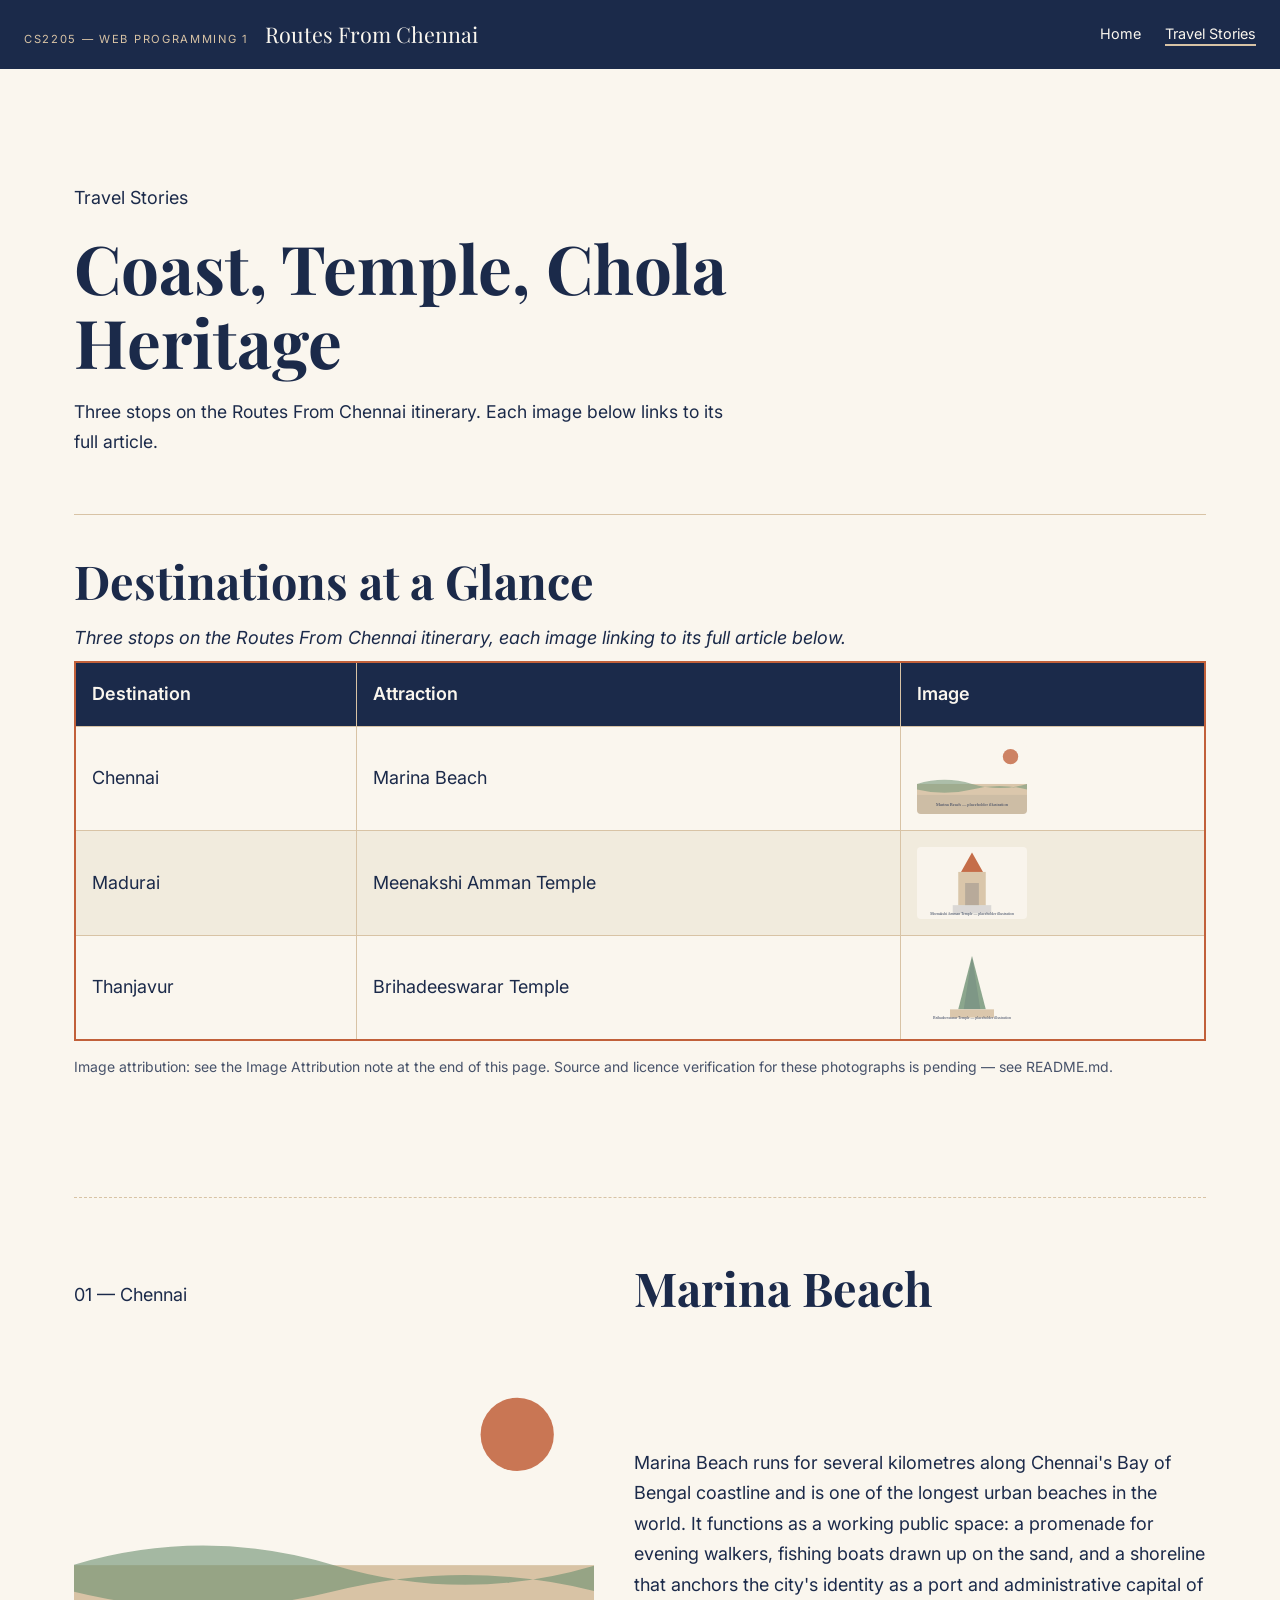
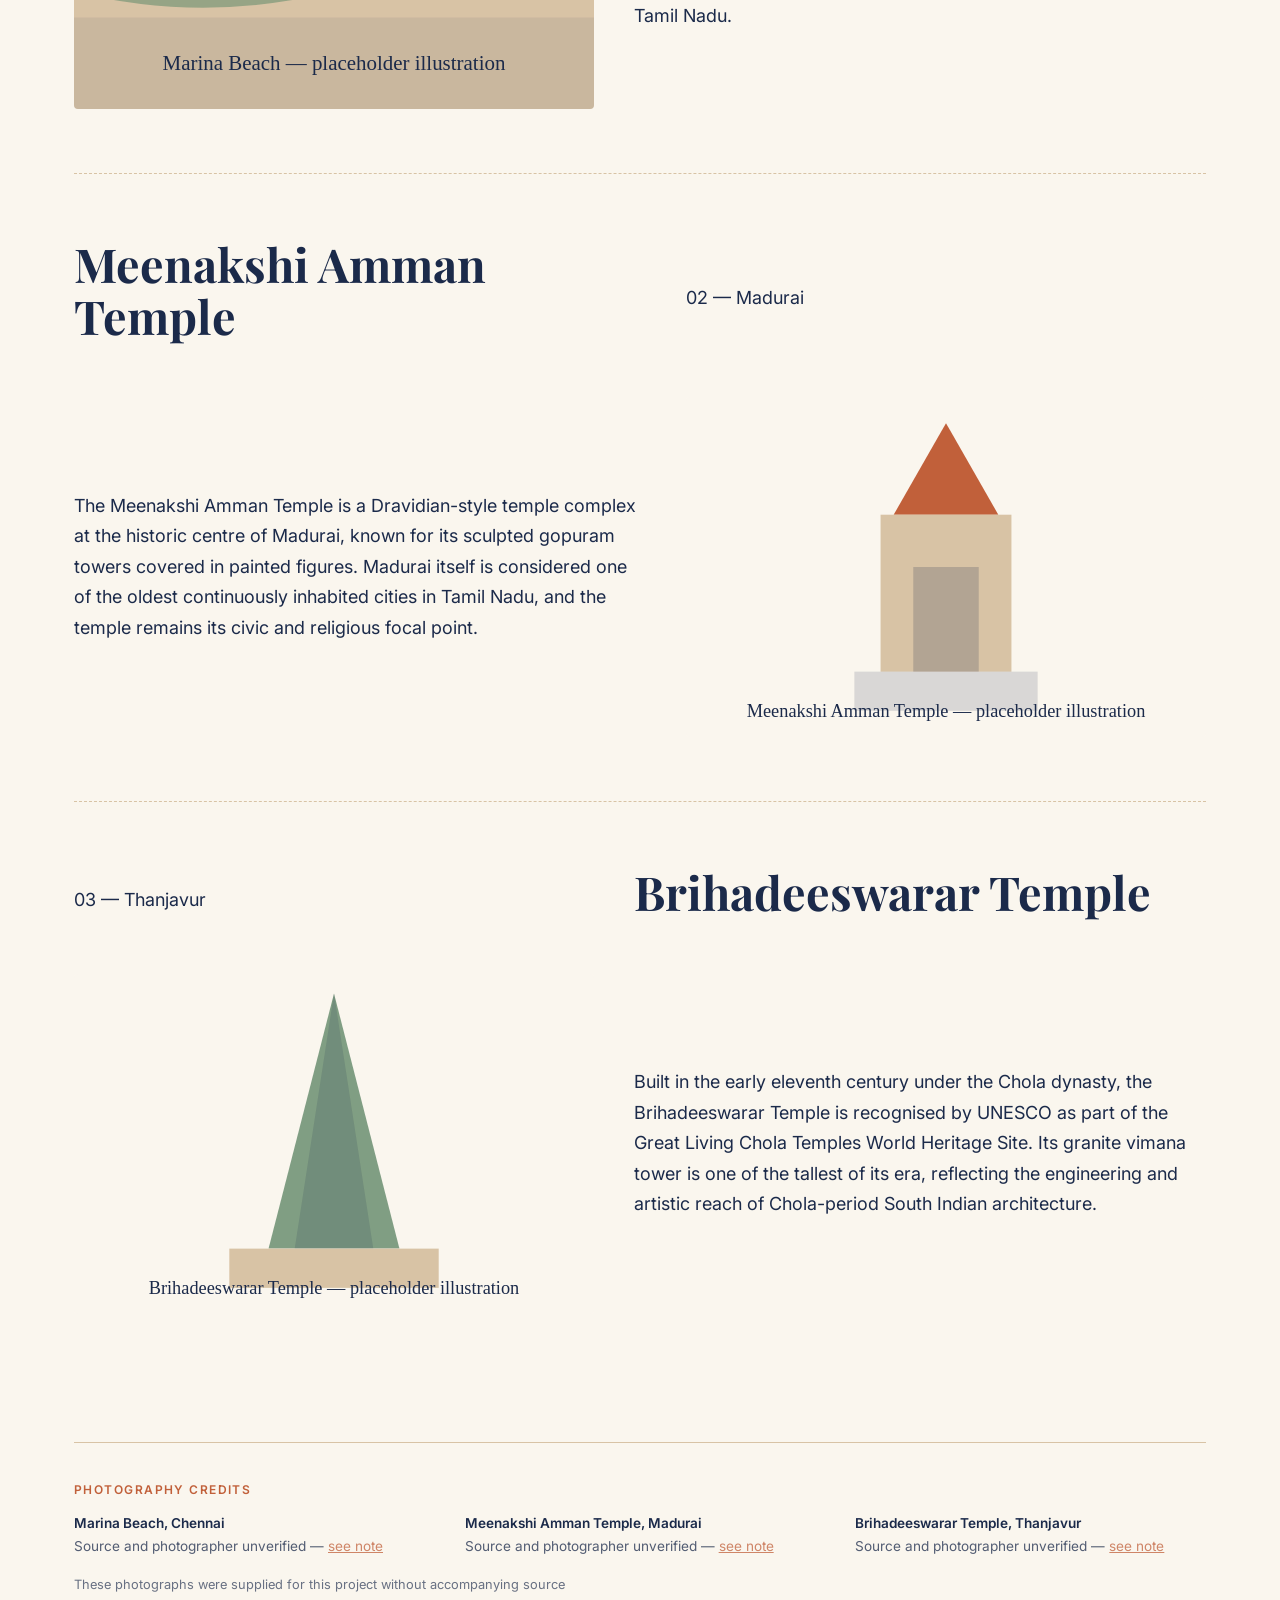
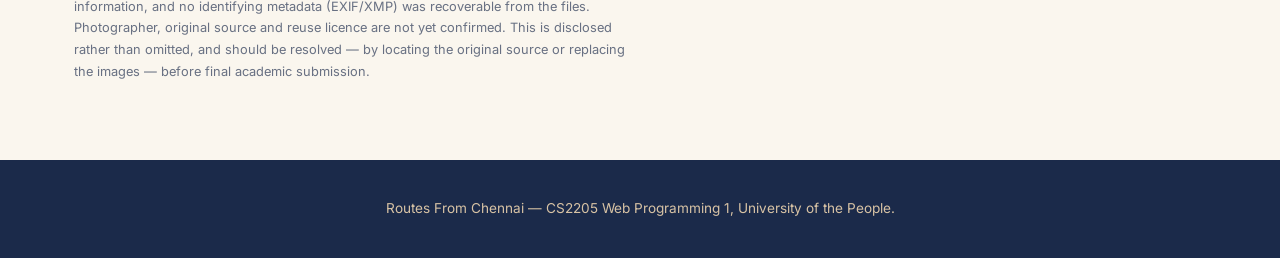
==== travel-stories.html @ 4ee69e66 "Initial commit: Routes From Chennai travel blog" ====
<!DOCTYPE html>
<html lang="en">
<head>
<meta charset="UTF-8">
<meta name="viewport" content="width=device-width, initial-scale=1.0">
<title>Travel Stories — Routes From Chennai</title>
<meta name="description" content="Travel stories from Chennai, Madurai and Thanjavur, with a destination table linking to detailed articles.">
<meta property="og:title" content="Travel Stories — Routes From Chennai">
<meta property="og:description" content="Destination table and articles for Marina Beach, Meenakshi Amman Temple and Brihadeeswarar Temple.">
<meta property="og:type" content="article">
<meta property="og:image" content="images/placeholder-meenakshi-temple.svg">
<link rel="preconnect" href="https://fonts.googleapis.com">
<link rel="preconnect" href="https://fonts.gstatic.com" crossorigin>
<link href="https://fonts.googleapis.com/css2?family=Playfair+Display:ital,wght@0,500;0,700;1,500&family=Inter:wght@400;500;600&display=swap" rel="stylesheet">
<link rel="stylesheet" href="css/tokens.css?v=2">
<link rel="stylesheet" href="css/travel-stories.css?v=2">
</head>
<body>
<a class="skip-link" href="#main-content">Skip to main content</a>

<header class="site-header" id="site-header">
  <div class="header-inner">
    <p class="masthead-eyebrow">CS2205 — Web Programming 1</p>
    <p class="masthead-title">Routes From Chennai</p>
  </div>
  <nav class="main-nav" aria-label="Primary">
    <ul>
      <li><a href="index.html">Home</a></li>
      <li><a href="travel-stories.html" aria-current="page">Travel Stories</a></li>
    </ul>
  </nav>
</header>

<main id="main-content">
  <section class="stories-intro reveal">
    <p class="feature-kicker">Travel Stories</p>
    <h1>Coast, Temple, Chola Heritage</h1>
    <p class="stories-lede">Three stops on the Routes From Chennai itinerary. Each image below links to its full article.</p>
  </section>

  <section class="destination-table-section reveal" aria-labelledby="table-heading">
    <h2 id="table-heading">Destinations at a Glance</h2>
    <table class="destination-table">
      <caption>Three stops on the Routes From Chennai itinerary, each image linking to its full article below.</caption>
      <thead>
        <tr>
          <th scope="col">Destination</th>
          <th scope="col">Attraction</th>
          <th scope="col">Image</th>
        </tr>
      </thead>
      <tbody>
        <tr>
          <td>Chennai</td>
          <td>Marina Beach</td>
          <td>
            <a href="#chennai-article">
              <img src="images/placeholder-marina-beach.svg"
                   alt="Aerial view of Marina Beach in Chennai, showing the long sandy shoreline, the coast road and the Bay of Bengal, linking to the Chennai article"
                   class="table-thumb">
            </a>
          </td>
        </tr>
        <tr>
          <td>Madurai</td>
          <td>Meenakshi Amman Temple</td>
          <td>
            <a href="#madurai-article">
              <img src="images/placeholder-meenakshi-temple.svg"
                   alt="The sculpted gopuram tower of Meenakshi Amman Temple in Madurai, covered in painted figures, against a blue sky, linking to the Madurai article"
                   class="table-thumb">
            </a>
          </td>
        </tr>
        <tr>
          <td>Thanjavur</td>
          <td>Brihadeeswarar Temple</td>
          <td>
            <a href="#thanjavur-article">
              <img src="images/placeholder-brihadeeswarar-temple.svg"
                   alt="The granite vimana tower of the Brihadeeswarar Temple in Thanjavur, with its stepped Chola-era structure, linking to the Thanjavur article"
                   class="table-thumb">
            </a>
          </td>
        </tr>
      </tbody>
    </table>
    <p class="image-note">Image attribution: see the Image Attribution note at the end of this page. Source and licence verification for these photographs is pending — see README.md.</p>
  </section>

  <section class="destination-articles">
    <article id="chennai-article" class="destination-article reveal">
      <p class="feature-kicker">01 &mdash; Chennai</p>
      <h2>Marina Beach</h2>
      <img src="images/placeholder-marina-beach.svg"
           alt="Aerial view of Marina Beach in Chennai, showing the long sandy shoreline, the coast road and the Bay of Bengal"
           class="article-image">
      <p>
        Marina Beach runs for several kilometres along Chennai's Bay of Bengal coastline and is one of the
        longest urban beaches in the world. It functions as a working public space: a promenade for evening
        walkers, fishing boats drawn up on the sand, and a shoreline that anchors the city's identity as a
        port and administrative capital of Tamil Nadu.
      </p>
    </article>

    <article id="madurai-article" class="destination-article reveal">
      <p class="feature-kicker">02 &mdash; Madurai</p>
      <h2>Meenakshi Amman Temple</h2>
      <img src="images/placeholder-meenakshi-temple.svg"
           alt="The sculpted gopuram tower of Meenakshi Amman Temple in Madurai, covered in painted figures, against a blue sky"
           class="article-image">
      <p>
        The Meenakshi Amman Temple is a Dravidian-style temple complex at the historic centre of Madurai,
        known for its sculpted gopuram towers covered in painted figures. Madurai itself is considered one
        of the oldest continuously inhabited cities in Tamil Nadu, and the temple remains its civic and
        religious focal point.
      </p>
    </article>

    <article id="thanjavur-article" class="destination-article reveal">
      <p class="feature-kicker">03 &mdash; Thanjavur</p>
      <h2>Brihadeeswarar Temple</h2>
      <img src="images/placeholder-brihadeeswarar-temple.svg"
           alt="The granite vimana tower of the Brihadeeswarar Temple in Thanjavur, with its stepped Chola-era structure"
           class="article-image">
      <p>
        Built in the early eleventh century under the Chola dynasty, the Brihadeeswarar Temple is recognised
        by UNESCO as part of the Great Living Chola Temples World Heritage Site. Its granite vimana tower is
        one of the tallest of its era, reflecting the engineering and artistic reach of Chola-period South
        Indian architecture.
      </p>
    </article>
  </section>

  <section class="credits" aria-labelledby="credits-heading">
    <h2 id="credits-heading">Photography Credits</h2>
    <dl class="credits-list">
      <div class="credits-item">
        <dt>Marina Beach, Chennai</dt>
        <dd>Source and photographer unverified — <a href="#credits-note">see note</a></dd>
      </div>
      <div class="credits-item">
        <dt>Meenakshi Amman Temple, Madurai</dt>
        <dd>Source and photographer unverified — <a href="#credits-note">see note</a></dd>
      </div>
      <div class="credits-item">
        <dt>Brihadeeswarar Temple, Thanjavur</dt>
        <dd>Source and photographer unverified — <a href="#credits-note">see note</a></dd>
      </div>
    </dl>
    <p class="credits-note" id="credits-note">
      These photographs were supplied for this project without accompanying source information, and
      no identifying metadata (EXIF/XMP) was recoverable from the files. Photographer, original
      source and reuse licence are not yet confirmed. This is disclosed rather than omitted, and
      should be resolved — by locating the original source or replacing the images — before final
      academic submission.
    </p>
  </section>
</main>

<footer class="site-footer">
  <p>Routes From Chennai &mdash; CS2205 Web Programming 1, University of the People.</p>
</footer>

<script src="js/main.js" defer></script>
</body>
</html>
---- css/tokens.css ----
/* Routes From Chennai — design tokens
   Shared by homepage.css and travel-stories.css. */

:root {
  /* Palette (approved: ivory / navy / terracotta / green / sandstone) */
  --color-ivory: #FAF6EE;
  --color-ivory-dim: #F1EBDD;
  --color-navy: #1B2A4A;
  --color-navy-soft: rgba(27, 42, 74, 0.08);
  --color-terracotta: #C1603A;
  --color-green: #6B8F71;
  --color-sandstone: #D8C3A5;
  --color-white: #FFFFFF;

  /* Typography */
  --font-display: "Playfair Display", Georgia, "Times New Roman", serif;
  --font-body: "Inter", Arial, Helvetica, sans-serif;

  --font-size-display: clamp(2.5rem, 4vw + 1rem, 5rem);
  --font-size-h2: clamp(1.8rem, 2.4vw + 1rem, 3rem);
  --font-size-h3: clamp(1.3rem, 1.2vw + 1rem, 1.75rem);
  --font-size-body: clamp(1rem, 0.3vw + 0.9rem, 1.125rem);
  --font-size-small: 0.875rem;

  --line-height-display: 1.1;
  --line-height-body: 1.7;

  /* Spacing scale */
  --space-1: 0.5rem;
  --space-2: 1rem;
  --space-3: 1.5rem;
  --space-4: 2.5rem;
  --space-5: 4rem;
  --space-6: 6rem;
  --space-7: 9rem;

  /* Layout */
  --content-max: 1180px;
  --radius: 4px;

  /* Motion */
  --motion-duration: 0.5s;
  --motion-ease: cubic-bezier(0.16, 1, 0.3, 1);
}

@media (prefers-reduced-motion: reduce) {
  :root {
    --motion-duration: 0.001s;
  }
}
---- css/travel-stories.css ----
/* Routes From Chennai — travel-stories.css (editorial redesign)
   Tokens defined in tokens.css */

* { box-sizing: border-box; }

html { scroll-behavior: smooth; }
@media (prefers-reduced-motion: reduce) {
  html { scroll-behavior: auto; }
}

body {
  margin: 0;
  background-color: var(--color-ivory);
  color: var(--color-navy);
  font-family: var(--font-body);
  line-height: var(--line-height-body);
  font-size: var(--font-size-body);
}

.skip-link {
  position: absolute;
  left: -999px;
  top: 0;
  background: var(--color-navy);
  color: var(--color-ivory);
  padding: 0.75rem 1.25rem;
  z-index: 100;
}
.skip-link:focus { left: var(--space-2); top: var(--space-2); }

h1, h2 { font-family: var(--font-display); line-height: var(--line-height-display); margin: 0 0 var(--space-2); }

a { color: var(--color-terracotta); }
a:focus-visible { outline: 3px solid var(--color-terracotta); outline-offset: 3px; }

.site-header {
  position: sticky;
  top: 0;
  z-index: 10;
  background-color: var(--color-navy);
  color: var(--color-ivory);
  padding: var(--space-2) var(--space-3);
  display: flex;
  flex-wrap: wrap;
  align-items: center;
  justify-content: space-between;
  gap: var(--space-2);
  transition: box-shadow var(--motion-duration) var(--motion-ease);
}
.site-header.is-scrolled { box-shadow: 0 4px 14px rgba(0,0,0,0.25); }

.header-inner { display: flex; align-items: baseline; gap: var(--space-2); }
.masthead-eyebrow { text-transform: uppercase; letter-spacing: 0.15em; font-size: 0.7rem; color: var(--color-sandstone); margin: 0; }
.masthead-title { font-family: var(--font-display); font-size: 1.35rem; margin: 0; }

.main-nav ul { list-style: none; display: flex; gap: var(--space-3); margin: 0; padding: 0; font-size: 0.9rem; }
.main-nav a { color: var(--color-ivory); text-decoration: none; border-bottom: 2px solid transparent; padding-bottom: 2px; }
.main-nav a:hover, .main-nav a:focus-visible { border-bottom-color: var(--color-terracotta); }
.main-nav a[aria-current="page"] { border-bottom-color: var(--color-sandstone); }

main { max-width: var(--content-max); margin: 0 auto; padding: 0 var(--space-3); }

.reveal {
  opacity: 1;
  transform: none;
  transition: opacity var(--motion-duration) var(--motion-ease), transform var(--motion-duration) var(--motion-ease);
}
.js-reveal-ready .reveal { opacity: 0; transform: translateY(24px); }
.js-reveal-ready .reveal.is-visible { opacity: 1; transform: none; }

.stories-intro { max-width: 60ch; padding: var(--space-6) 0 var(--space-4); }
.stories-intro h1 { font-size: var(--font-size-display); }
.stories-lede { font-size: 1.1rem; }

.destination-table-section { padding: var(--space-4) 0; border-top: 1px solid var(--color-sandstone); }
.destination-table-section h2 { font-size: var(--font-size-h2); }

.destination-table {
  width: 100%;
  border-collapse: collapse;
  background-color: var(--color-white);
  border: 2px solid var(--color-terracotta);
  margin: var(--space-2) 0 var(--space-1);
}
.destination-table caption {
  caption-side: top;
  text-align: left;
  font-style: italic;
  margin-bottom: var(--space-1);
  color: var(--color-navy);
}
.destination-table th, .destination-table td {
  border: 1px solid var(--color-sandstone);
  padding: var(--space-2) var(--space-2);
  text-align: left;
}
.destination-table thead th {
  background-color: var(--color-navy);
  color: var(--color-ivory);
  font-weight: 600;
  font-family: var(--font-body);
}
.destination-table tbody tr:nth-child(odd) { background-color: var(--color-ivory); }
.destination-table tbody tr:nth-child(even) { background-color: var(--color-ivory-dim); }
.destination-table tbody tr:hover { background-color: var(--color-sandstone); }

.table-thumb {
  width: 110px;
  height: auto;
  display: block;
  border-radius: var(--radius);
  opacity: 0.9;
  transition: opacity var(--motion-duration) var(--motion-ease), transform var(--motion-duration) var(--motion-ease);
}
.table-thumb:hover, .table-thumb:focus-visible { opacity: 1; transform: scale(1.04); }

.image-note { font-size: var(--font-size-small); color: var(--color-navy); opacity: 0.8; }

.destination-articles { padding: var(--space-5) 0; }
.destination-article {
  display: grid;
  grid-template-columns: 1fr 1.1fr;
  gap: var(--space-4);
  align-items: center;
  padding: var(--space-5) 0;
  border-top: 1px dashed var(--color-sandstone);
}
.destination-article:nth-child(even) { direction: rtl; }
.destination-article:nth-child(even) > * { direction: ltr; }

.destination-article h2 { font-size: var(--font-size-h2); color: var(--color-navy); }
.article-image {
  width: 100%;
  height: 340px;
  object-fit: cover;
  border-radius: var(--radius);
}

.credits {
  padding: var(--space-4) 0 var(--space-5);
  border-top: 1px solid var(--color-sandstone);
  font-size: 0.85rem;
  color: var(--color-navy);
}
.credits h2 {
  font-family: var(--font-body);
  font-size: 0.75rem;
  text-transform: uppercase;
  letter-spacing: 0.12em;
  color: var(--color-terracotta);
  font-weight: 600;
  margin-bottom: var(--space-2);
}
.credits-list {
  display: grid;
  grid-template-columns: repeat(auto-fit, minmax(220px, 1fr));
  gap: var(--space-2) var(--space-4);
  margin: 0 0 var(--space-2);
}
.credits-item { margin: 0; }
.credits-item dt { font-weight: 600; }
.credits-item dd { margin: 0; opacity: 0.75; }
.credits-note {
  max-width: 70ch;
  opacity: 0.65;
  font-size: 0.8rem;
}

.site-footer {
  background-color: var(--color-navy);
  color: var(--color-sandstone);
  text-align: center;
  padding: var(--space-3);
  font-size: 0.85rem;
}

@media (max-width: 900px) {
  .destination-article { grid-template-columns: 1fr; direction: ltr !important; }
  .destination-article > * { direction: ltr !important; }
  .article-image { height: 240px; }
}

@media (max-width: 600px) {
  .masthead-title { font-size: 1.1rem; }
  .table-thumb { width: 72px; }
  .destination-table th, .destination-table td { padding: 0.5rem 0.6rem; font-size: 0.9rem; }
}
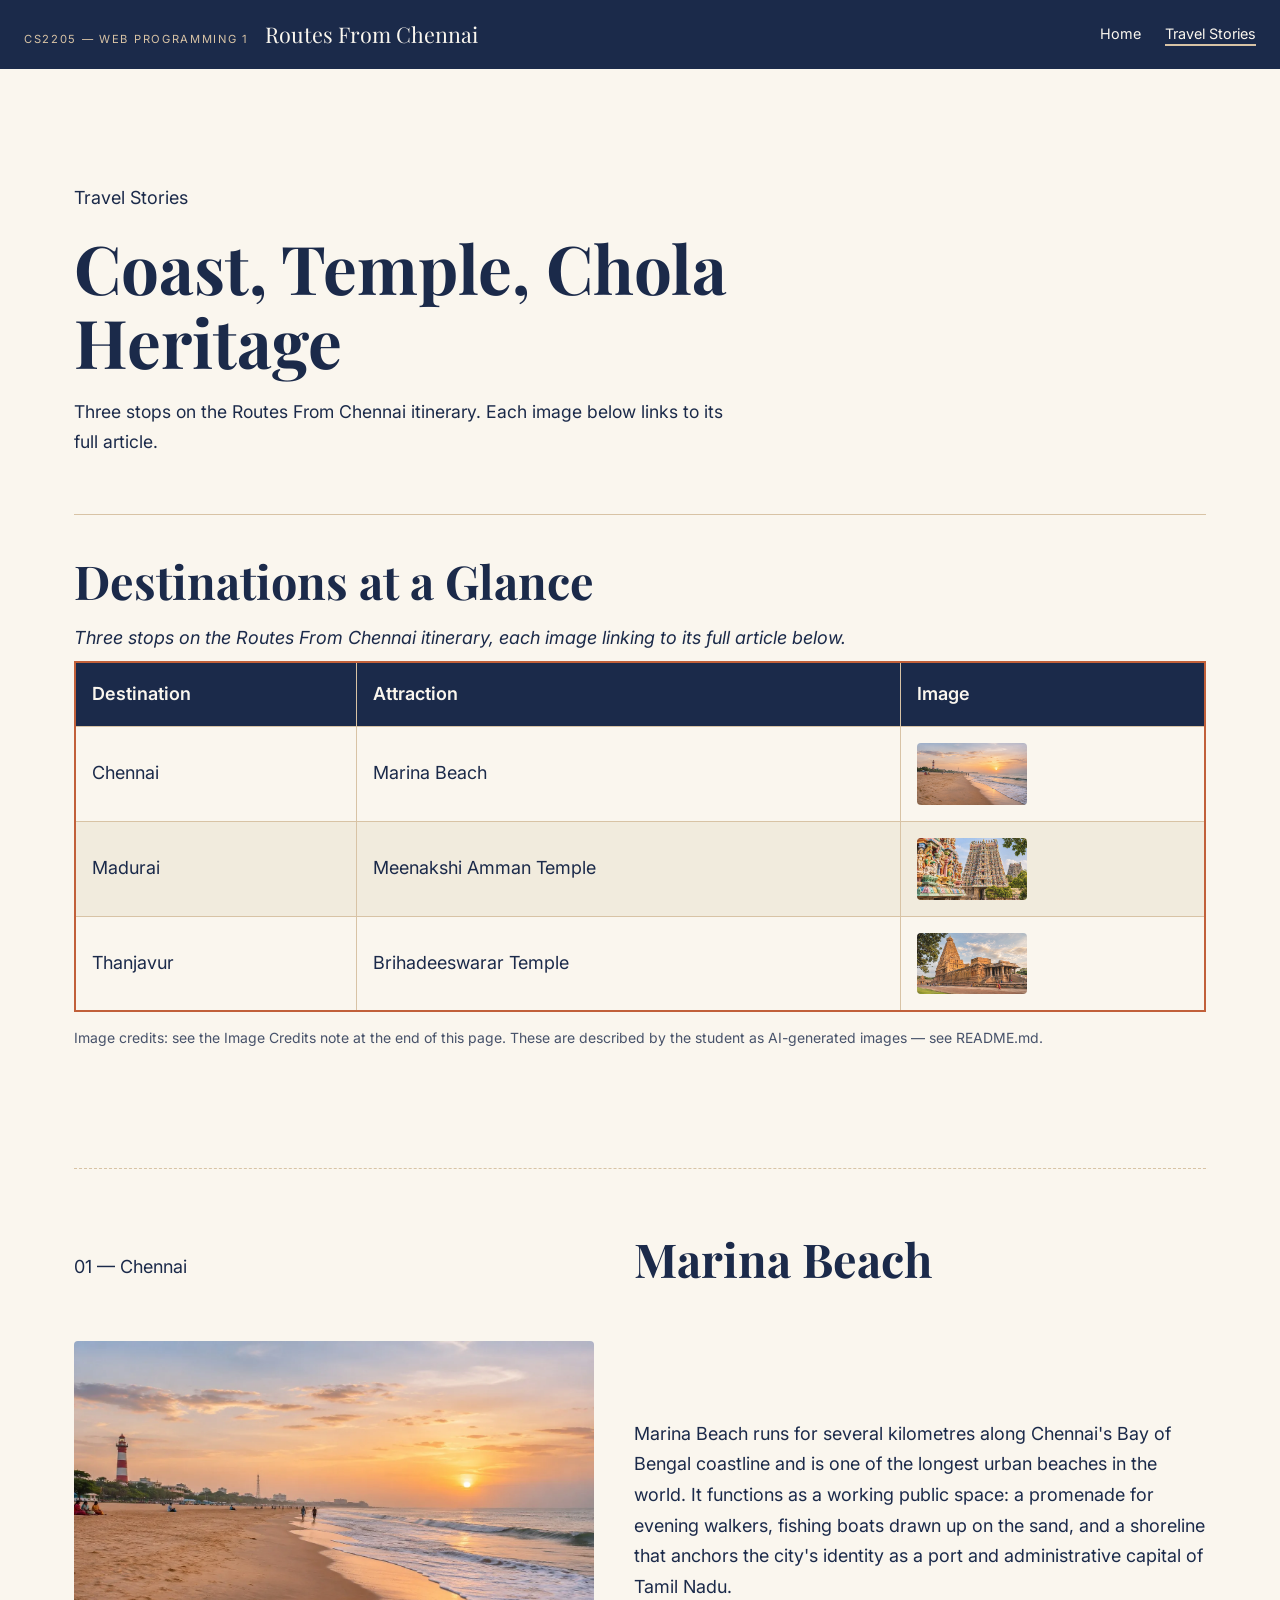
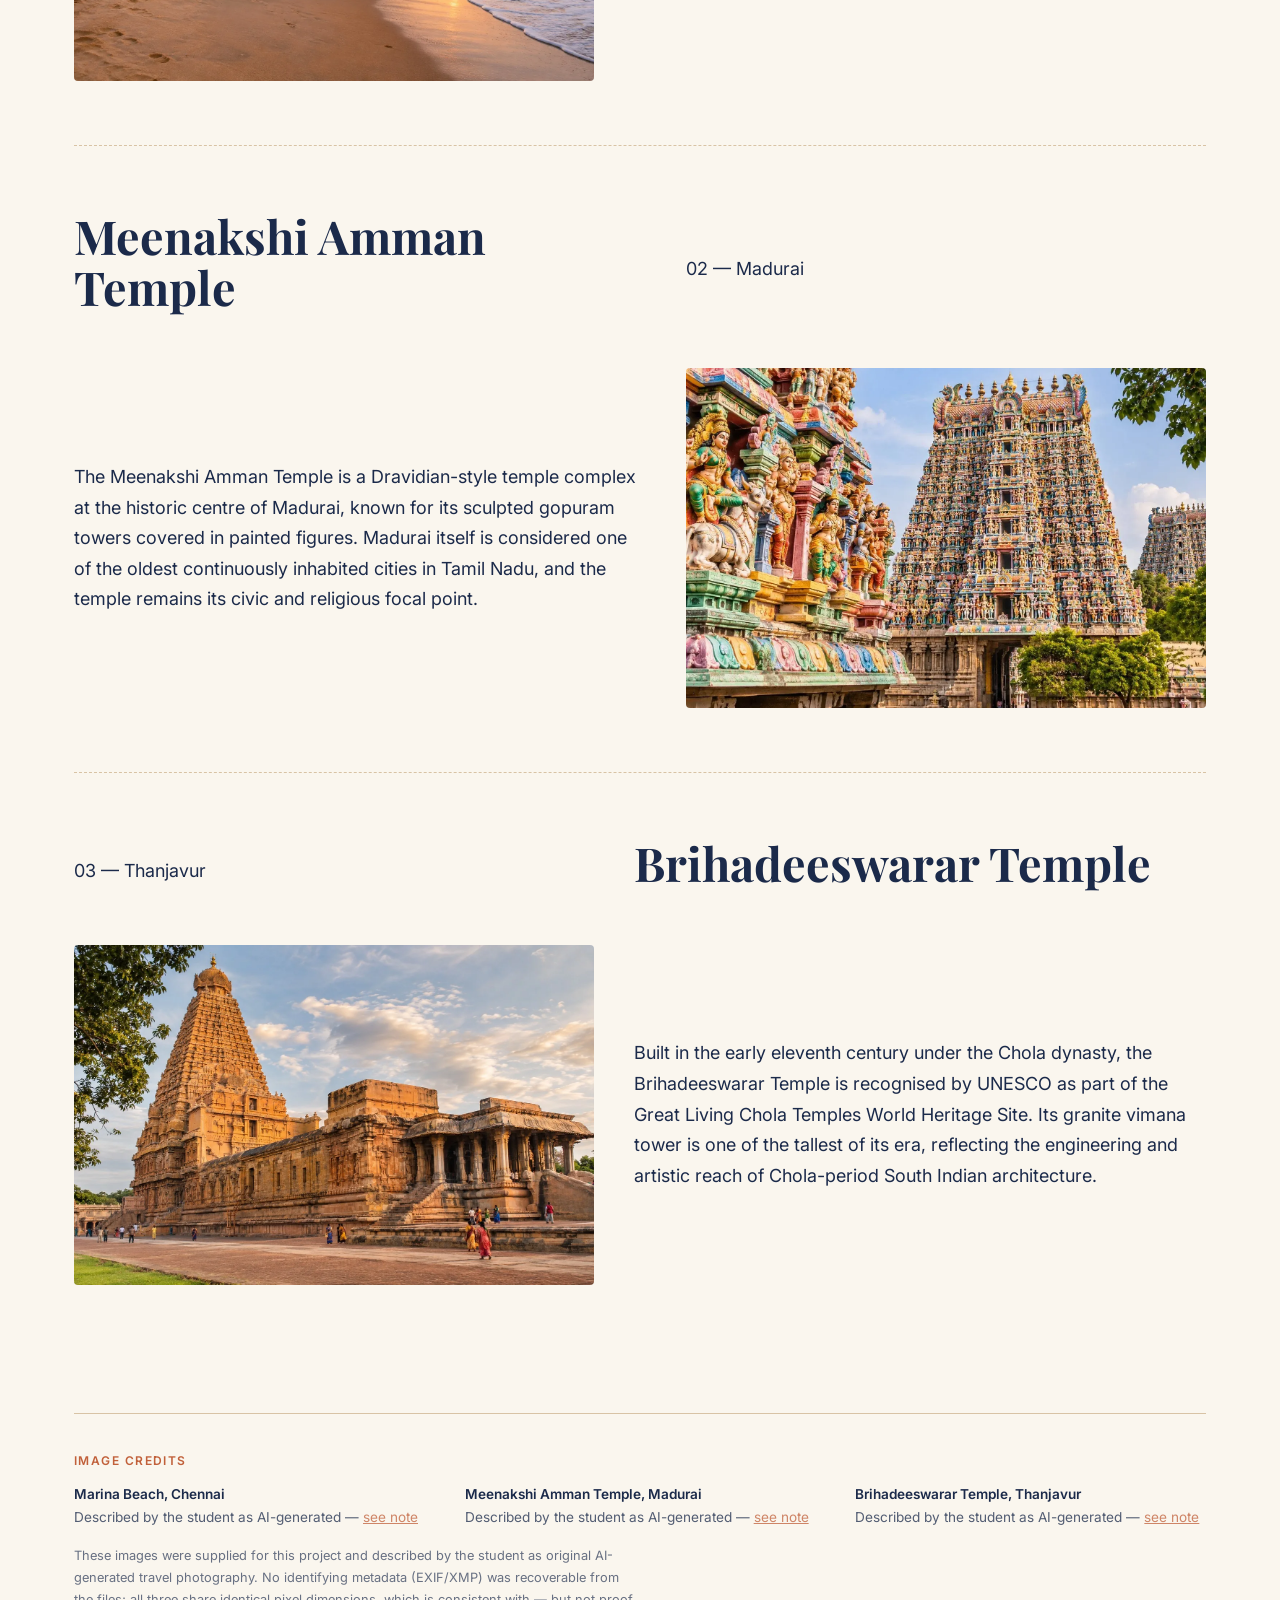
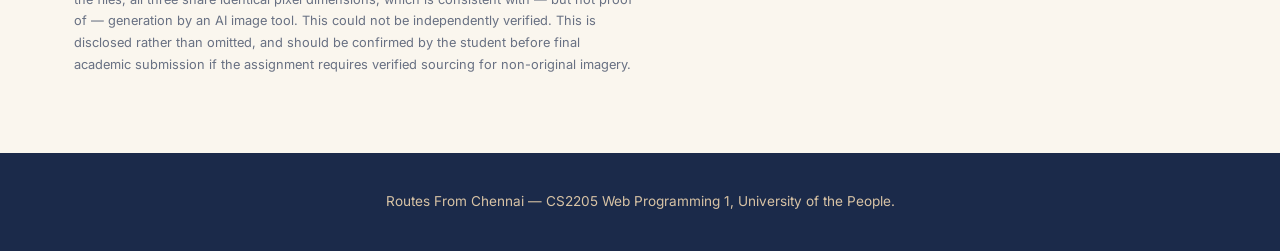
==== commit 6268a43f: "Add AI-generated Tamil Nadu travel photography" ====
--- a/travel-stories.html
+++ b/travel-stories.html
@@ -8,12 +8,12 @@
 <meta property="og:title" content="Travel Stories — Routes From Chennai">
 <meta property="og:description" content="Destination table and articles for Marina Beach, Meenakshi Amman Temple and Brihadeeswarar Temple.">
 <meta property="og:type" content="article">
-<meta property="og:image" content="images/placeholder-meenakshi-temple.svg">
+<meta property="og:image" content="images/meenakshi-temple.webp">
 <link rel="preconnect" href="https://fonts.googleapis.com">
 <link rel="preconnect" href="https://fonts.gstatic.com" crossorigin>
 <link href="https://fonts.googleapis.com/css2?family=Playfair+Display:ital,wght@0,500;0,700;1,500&family=Inter:wght@400;500;600&display=swap" rel="stylesheet">
-<link rel="stylesheet" href="css/tokens.css?v=2">
-<link rel="stylesheet" href="css/travel-stories.css?v=2">
+<link rel="stylesheet" href="css/tokens.css?v=3">
+<link rel="stylesheet" href="css/travel-stories.css?v=3">
 </head>
 <body>
 <a class="skip-link" href="#main-content">Skip to main content</a>
@@ -55,8 +55,8 @@
           <td>Marina Beach</td>
           <td>
             <a href="#chennai-article">
-              <img src="images/placeholder-marina-beach.svg"
-                   alt="Aerial view of Marina Beach in Chennai, showing the long sandy shoreline, the coast road and the Bay of Bengal, linking to the Chennai article"
+              <img src="images/marina-beach.webp" width="1672" height="941" loading="lazy"
+                   alt="Marina Beach at sunset with its red-and-white striped lighthouse, linking to the Chennai article"
                    class="table-thumb">
             </a>
           </td>
@@ -66,8 +66,8 @@
           <td>Meenakshi Amman Temple</td>
           <td>
             <a href="#madurai-article">
-              <img src="images/placeholder-meenakshi-temple.svg"
-                   alt="The sculpted gopuram tower of Meenakshi Amman Temple in Madurai, covered in painted figures, against a blue sky, linking to the Madurai article"
+              <img src="images/meenakshi-temple.webp" width="1672" height="941" loading="lazy"
+                   alt="Close-up of the colourfully painted sculpted gopuram towers of Meenakshi Amman Temple in Madurai, linking to the Madurai article"
                    class="table-thumb">
             </a>
           </td>
@@ -77,23 +77,23 @@
           <td>Brihadeeswarar Temple</td>
           <td>
             <a href="#thanjavur-article">
-              <img src="images/placeholder-brihadeeswarar-temple.svg"
-                   alt="The granite vimana tower of the Brihadeeswarar Temple in Thanjavur, with its stepped Chola-era structure, linking to the Thanjavur article"
+              <img src="images/brihadeeswarar-temple.webp" width="1672" height="941" loading="lazy"
+                   alt="The granite vimana tower of the Brihadeeswarar Temple in Thanjavur at golden hour, with visitors in the courtyard, linking to the Thanjavur article"
                    class="table-thumb">
             </a>
           </td>
         </tr>
       </tbody>
     </table>
-    <p class="image-note">Image attribution: see the Image Attribution note at the end of this page. Source and licence verification for these photographs is pending — see README.md.</p>
+    <p class="image-note">Image credits: see the Image Credits note at the end of this page. These are described by the student as AI-generated images — see README.md.</p>
   </section>
 
   <section class="destination-articles">
     <article id="chennai-article" class="destination-article reveal">
       <p class="feature-kicker">01 &mdash; Chennai</p>
       <h2>Marina Beach</h2>
-      <img src="images/placeholder-marina-beach.svg"
-           alt="Aerial view of Marina Beach in Chennai, showing the long sandy shoreline, the coast road and the Bay of Bengal"
+      <img src="images/marina-beach.webp" width="1672" height="941" loading="lazy"
+           alt="Marina Beach at sunset, with the red-and-white striped lighthouse on the shoreline and the sun low over the Bay of Bengal"
            class="article-image">
       <p>
         Marina Beach runs for several kilometres along Chennai's Bay of Bengal coastline and is one of the
@@ -106,8 +106,8 @@
     <article id="madurai-article" class="destination-article reveal">
       <p class="feature-kicker">02 &mdash; Madurai</p>
       <h2>Meenakshi Amman Temple</h2>
-      <img src="images/placeholder-meenakshi-temple.svg"
-           alt="The sculpted gopuram tower of Meenakshi Amman Temple in Madurai, covered in painted figures, against a blue sky"
+      <img src="images/meenakshi-temple.webp" width="1672" height="941" loading="lazy"
+           alt="Close-up of the colourfully painted sculpted gopuram towers of Meenakshi Amman Temple in Madurai, with carved deity figures"
            class="article-image">
       <p>
         The Meenakshi Amman Temple is a Dravidian-style temple complex at the historic centre of Madurai,
@@ -120,8 +120,8 @@
     <article id="thanjavur-article" class="destination-article reveal">
       <p class="feature-kicker">03 &mdash; Thanjavur</p>
       <h2>Brihadeeswarar Temple</h2>
-      <img src="images/placeholder-brihadeeswarar-temple.svg"
-           alt="The granite vimana tower of the Brihadeeswarar Temple in Thanjavur, with its stepped Chola-era structure"
+      <img src="images/brihadeeswarar-temple.webp" width="1672" height="941" loading="lazy"
+           alt="The granite vimana tower of the Brihadeeswarar Temple in Thanjavur at golden hour, with visitors in colourful clothing in the courtyard below"
            class="article-image">
       <p>
         Built in the early eleventh century under the Chola dynasty, the Brihadeeswarar Temple is recognised
@@ -133,27 +133,28 @@
   </section>
 
   <section class="credits" aria-labelledby="credits-heading">
-    <h2 id="credits-heading">Photography Credits</h2>
+    <h2 id="credits-heading">Image Credits</h2>
     <dl class="credits-list">
       <div class="credits-item">
         <dt>Marina Beach, Chennai</dt>
-        <dd>Source and photographer unverified — <a href="#credits-note">see note</a></dd>
+        <dd>Described by the student as AI-generated — <a href="#credits-note">see note</a></dd>
       </div>
       <div class="credits-item">
         <dt>Meenakshi Amman Temple, Madurai</dt>
-        <dd>Source and photographer unverified — <a href="#credits-note">see note</a></dd>
+        <dd>Described by the student as AI-generated — <a href="#credits-note">see note</a></dd>
       </div>
       <div class="credits-item">
         <dt>Brihadeeswarar Temple, Thanjavur</dt>
-        <dd>Source and photographer unverified — <a href="#credits-note">see note</a></dd>
+        <dd>Described by the student as AI-generated — <a href="#credits-note">see note</a></dd>
       </div>
     </dl>
     <p class="credits-note" id="credits-note">
-      These photographs were supplied for this project without accompanying source information, and
-      no identifying metadata (EXIF/XMP) was recoverable from the files. Photographer, original
-      source and reuse licence are not yet confirmed. This is disclosed rather than omitted, and
-      should be resolved — by locating the original source or replacing the images — before final
-      academic submission.
+      These images were supplied for this project and described by the student as original
+      AI-generated travel photography. No identifying metadata (EXIF/XMP) was recoverable from the
+      files; all three share identical pixel dimensions, which is consistent with — but not proof
+      of — generation by an AI image tool. This could not be independently verified. This is
+      disclosed rather than omitted, and should be confirmed by the student before final academic
+      submission if the assignment requires verified sourcing for non-original imagery.
     </p>
   </section>
 </main>
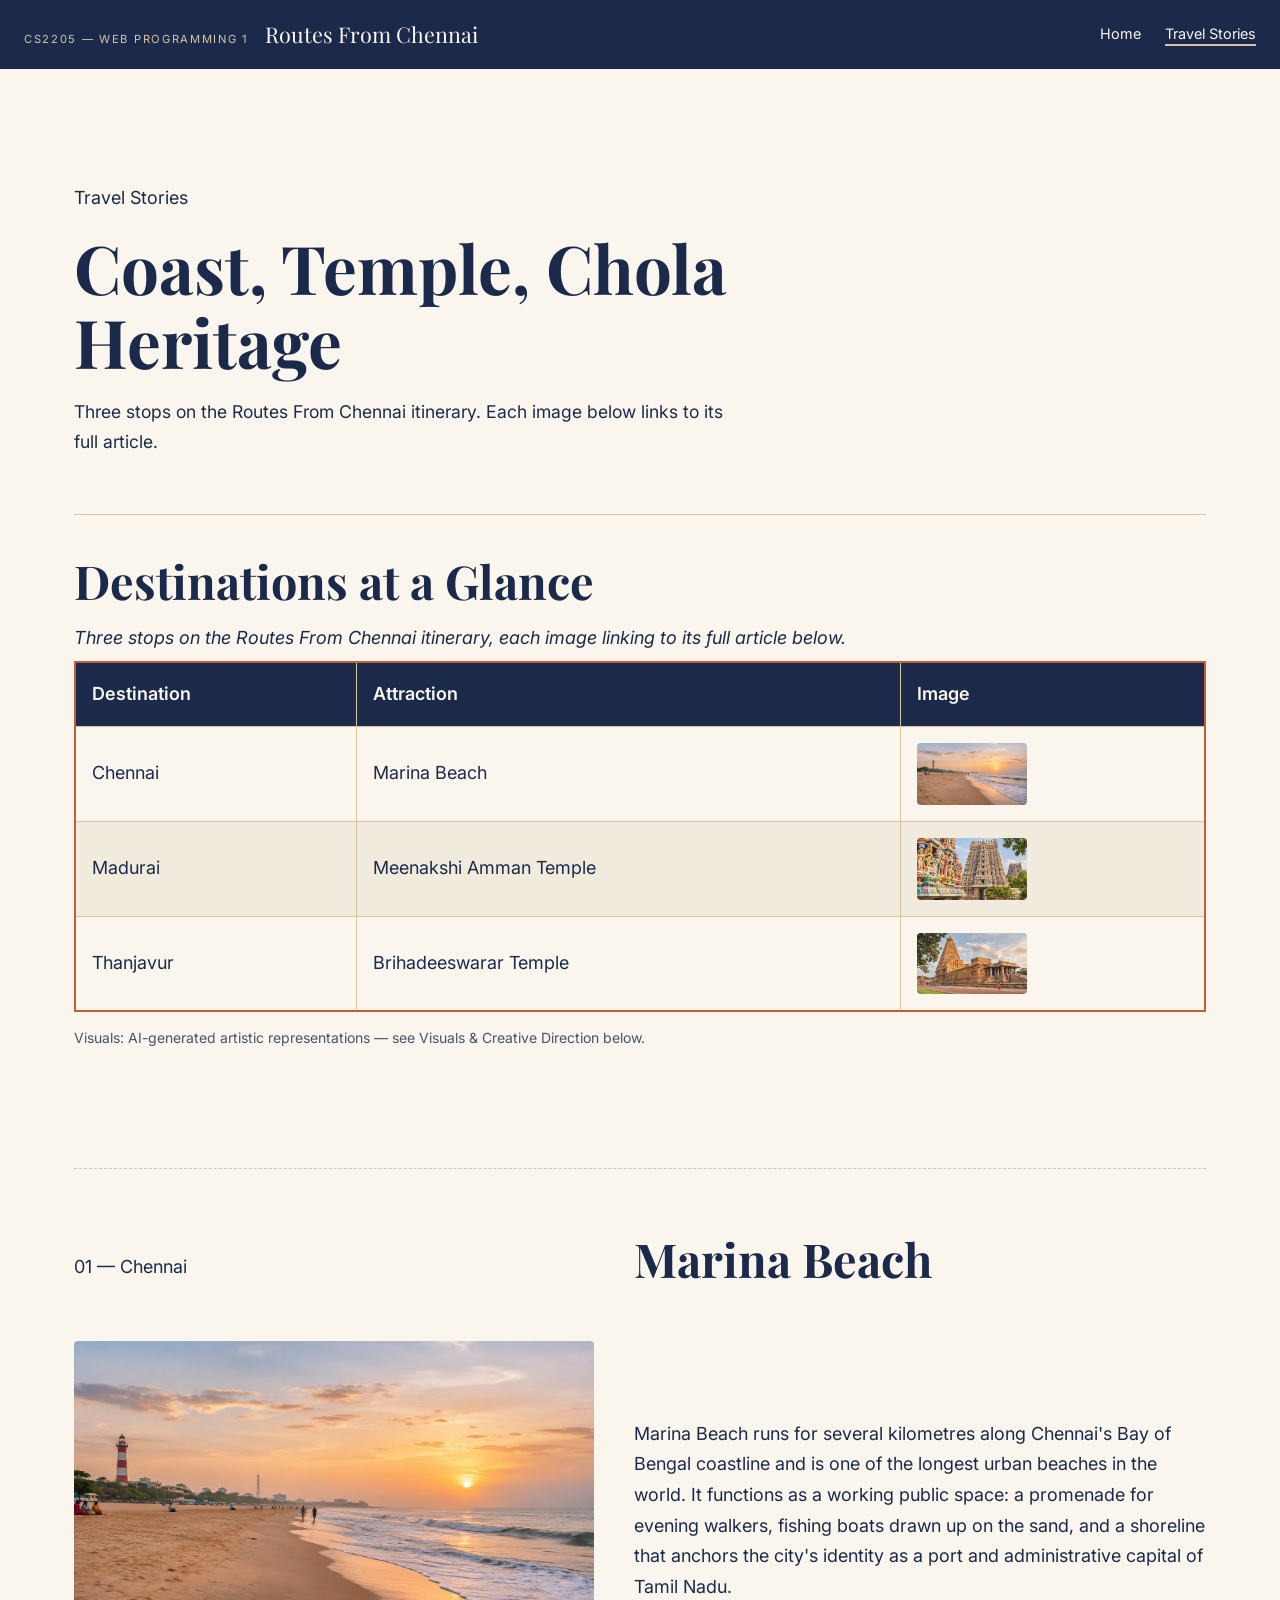
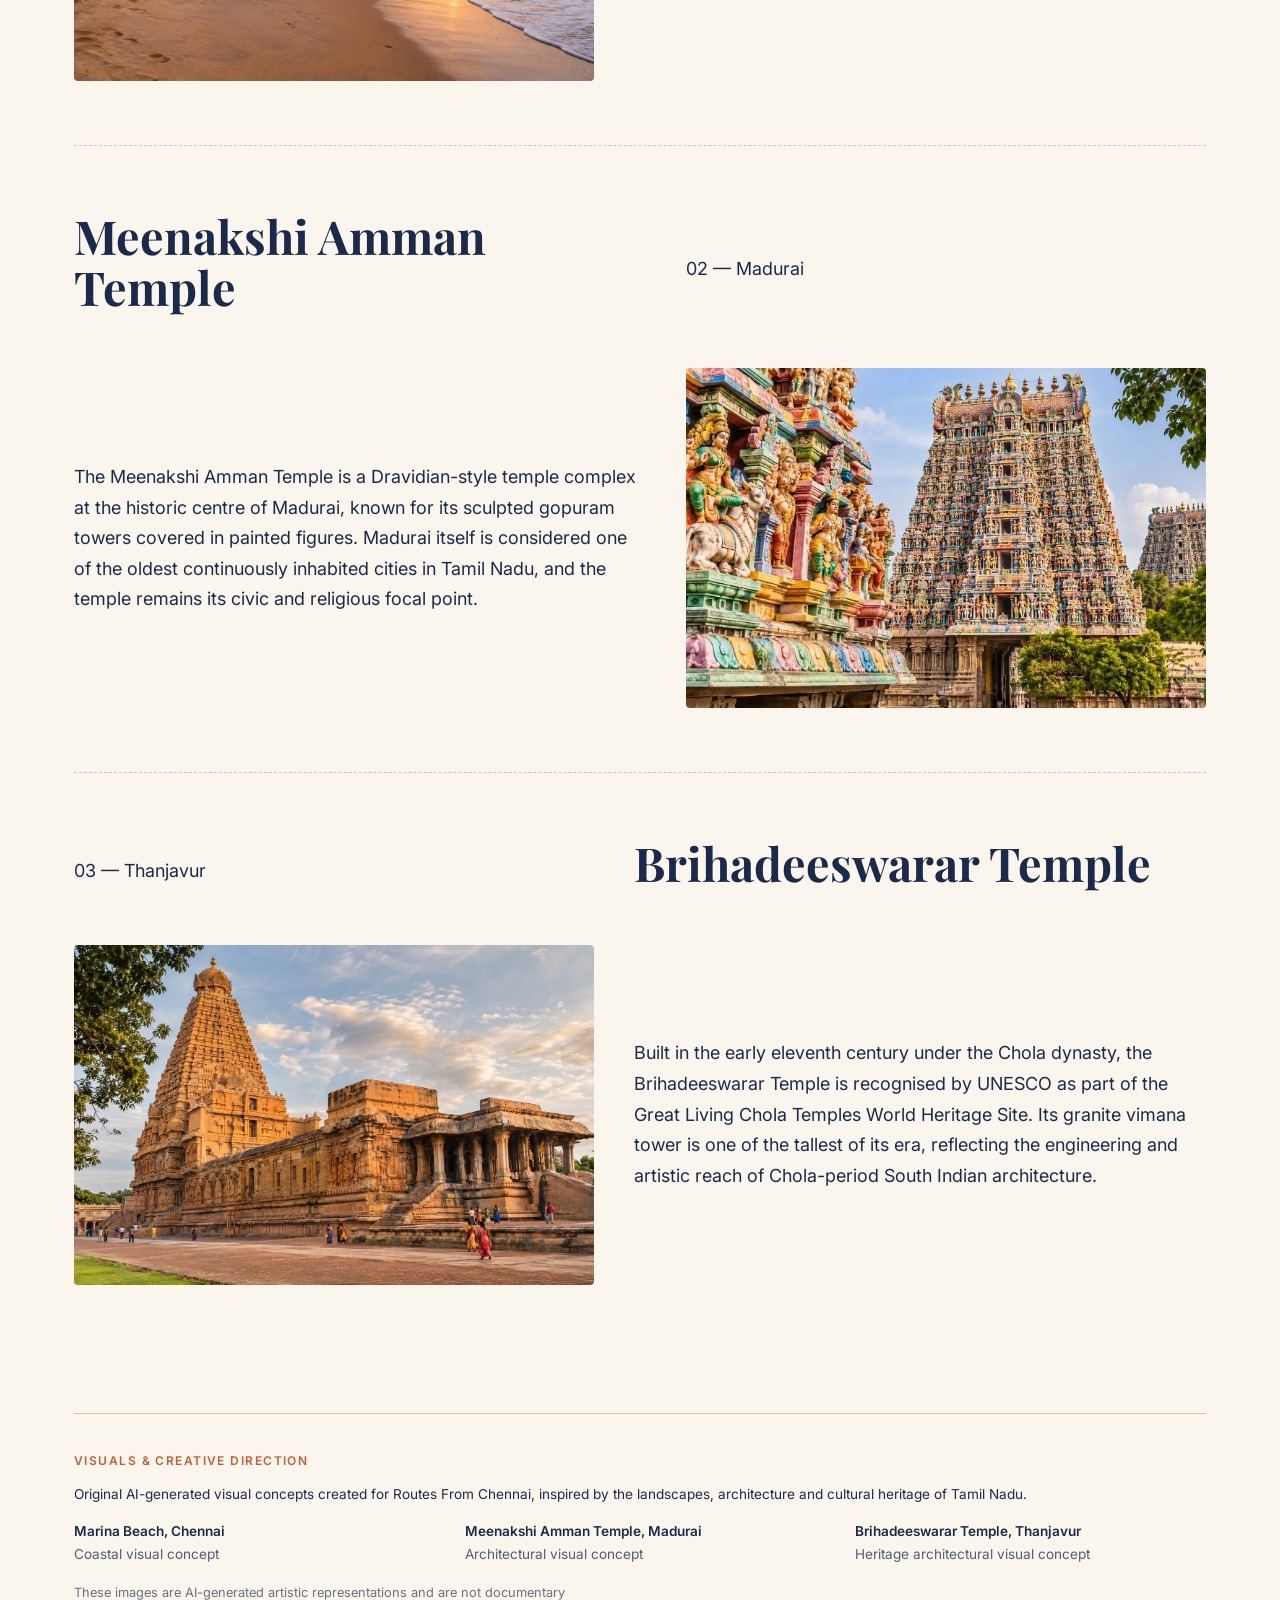
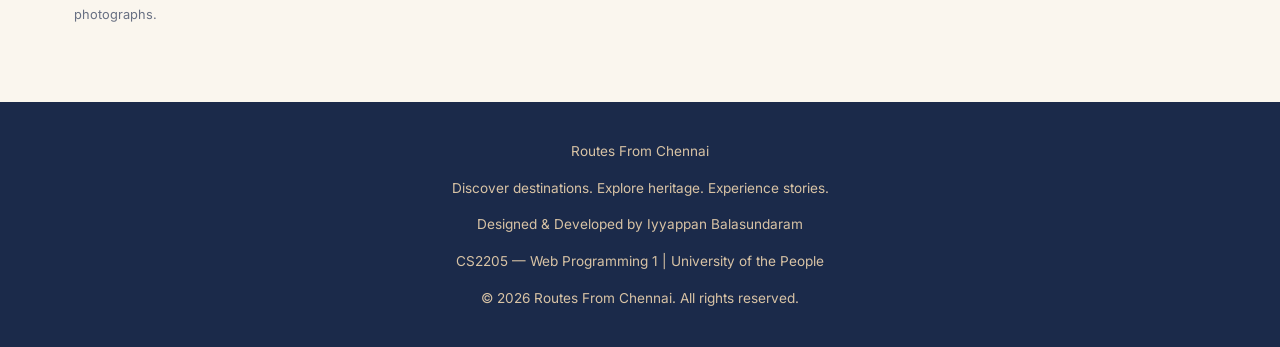
==== commit 269616bf: "Update project credits and developer attribution" ====
--- a/travel-stories.html
+++ b/travel-stories.html
@@ -12,8 +12,8 @@
 <link rel="preconnect" href="https://fonts.googleapis.com">
 <link rel="preconnect" href="https://fonts.gstatic.com" crossorigin>
 <link href="https://fonts.googleapis.com/css2?family=Playfair+Display:ital,wght@0,500;0,700;1,500&family=Inter:wght@400;500;600&display=swap" rel="stylesheet">
-<link rel="stylesheet" href="css/tokens.css?v=3">
-<link rel="stylesheet" href="css/travel-stories.css?v=3">
+<link rel="stylesheet" href="css/tokens.css?v=4">
+<link rel="stylesheet" href="css/travel-stories.css?v=4">
 </head>
 <body>
 <a class="skip-link" href="#main-content">Skip to main content</a>
@@ -85,7 +85,7 @@
         </tr>
       </tbody>
     </table>
-    <p class="image-note">Image credits: see the Image Credits note at the end of this page. These are described by the student as AI-generated images — see README.md.</p>
+    <p class="image-note">Visuals: AI-generated artistic representations — see Visuals &amp; Creative Direction below.</p>
   </section>
 
   <section class="destination-articles">
@@ -133,34 +133,39 @@
   </section>
 
   <section class="credits" aria-labelledby="credits-heading">
-    <h2 id="credits-heading">Image Credits</h2>
+    <h2 id="credits-heading">Visuals &amp; Creative Direction</h2>
+    <p class="credits-intro">
+      Original AI-generated visual concepts created for Routes From Chennai, inspired by the
+      landscapes, architecture and cultural heritage of Tamil Nadu.
+    </p>
     <dl class="credits-list">
       <div class="credits-item">
         <dt>Marina Beach, Chennai</dt>
-        <dd>Described by the student as AI-generated — <a href="#credits-note">see note</a></dd>
+        <dd>Coastal visual concept</dd>
       </div>
       <div class="credits-item">
         <dt>Meenakshi Amman Temple, Madurai</dt>
-        <dd>Described by the student as AI-generated — <a href="#credits-note">see note</a></dd>
+        <dd>Architectural visual concept</dd>
       </div>
       <div class="credits-item">
         <dt>Brihadeeswarar Temple, Thanjavur</dt>
-        <dd>Described by the student as AI-generated — <a href="#credits-note">see note</a></dd>
+        <dd>Heritage architectural visual concept</dd>
       </div>
     </dl>
-    <p class="credits-note" id="credits-note">
-      These images were supplied for this project and described by the student as original
-      AI-generated travel photography. No identifying metadata (EXIF/XMP) was recoverable from the
-      files; all three share identical pixel dimensions, which is consistent with — but not proof
-      of — generation by an AI image tool. This could not be independently verified. This is
-      disclosed rather than omitted, and should be confirmed by the student before final academic
-      submission if the assignment requires verified sourcing for non-original imagery.
+    <p class="credits-note">
+      These images are AI-generated artistic representations and are not documentary photographs.
     </p>
   </section>
 </main>
 
 <footer class="site-footer">
-  <p>Routes From Chennai &mdash; CS2205 Web Programming 1, University of the People.</p>
+  <div class="footer-inner">
+    <p class="footer-brand">Routes From Chennai</p>
+    <p class="footer-tagline">Discover destinations. Explore heritage. Experience stories.</p>
+    <p class="footer-credit">Designed &amp; Developed by Iyyappan Balasundaram</p>
+    <p class="footer-course">CS2205 &mdash; Web Programming 1 | University of the People</p>
+    <p class="footer-copyright">&copy; 2026 Routes From Chennai. All rights reserved.</p>
+  </div>
 </footer>
 
 <script src="js/main.js" defer></script>
